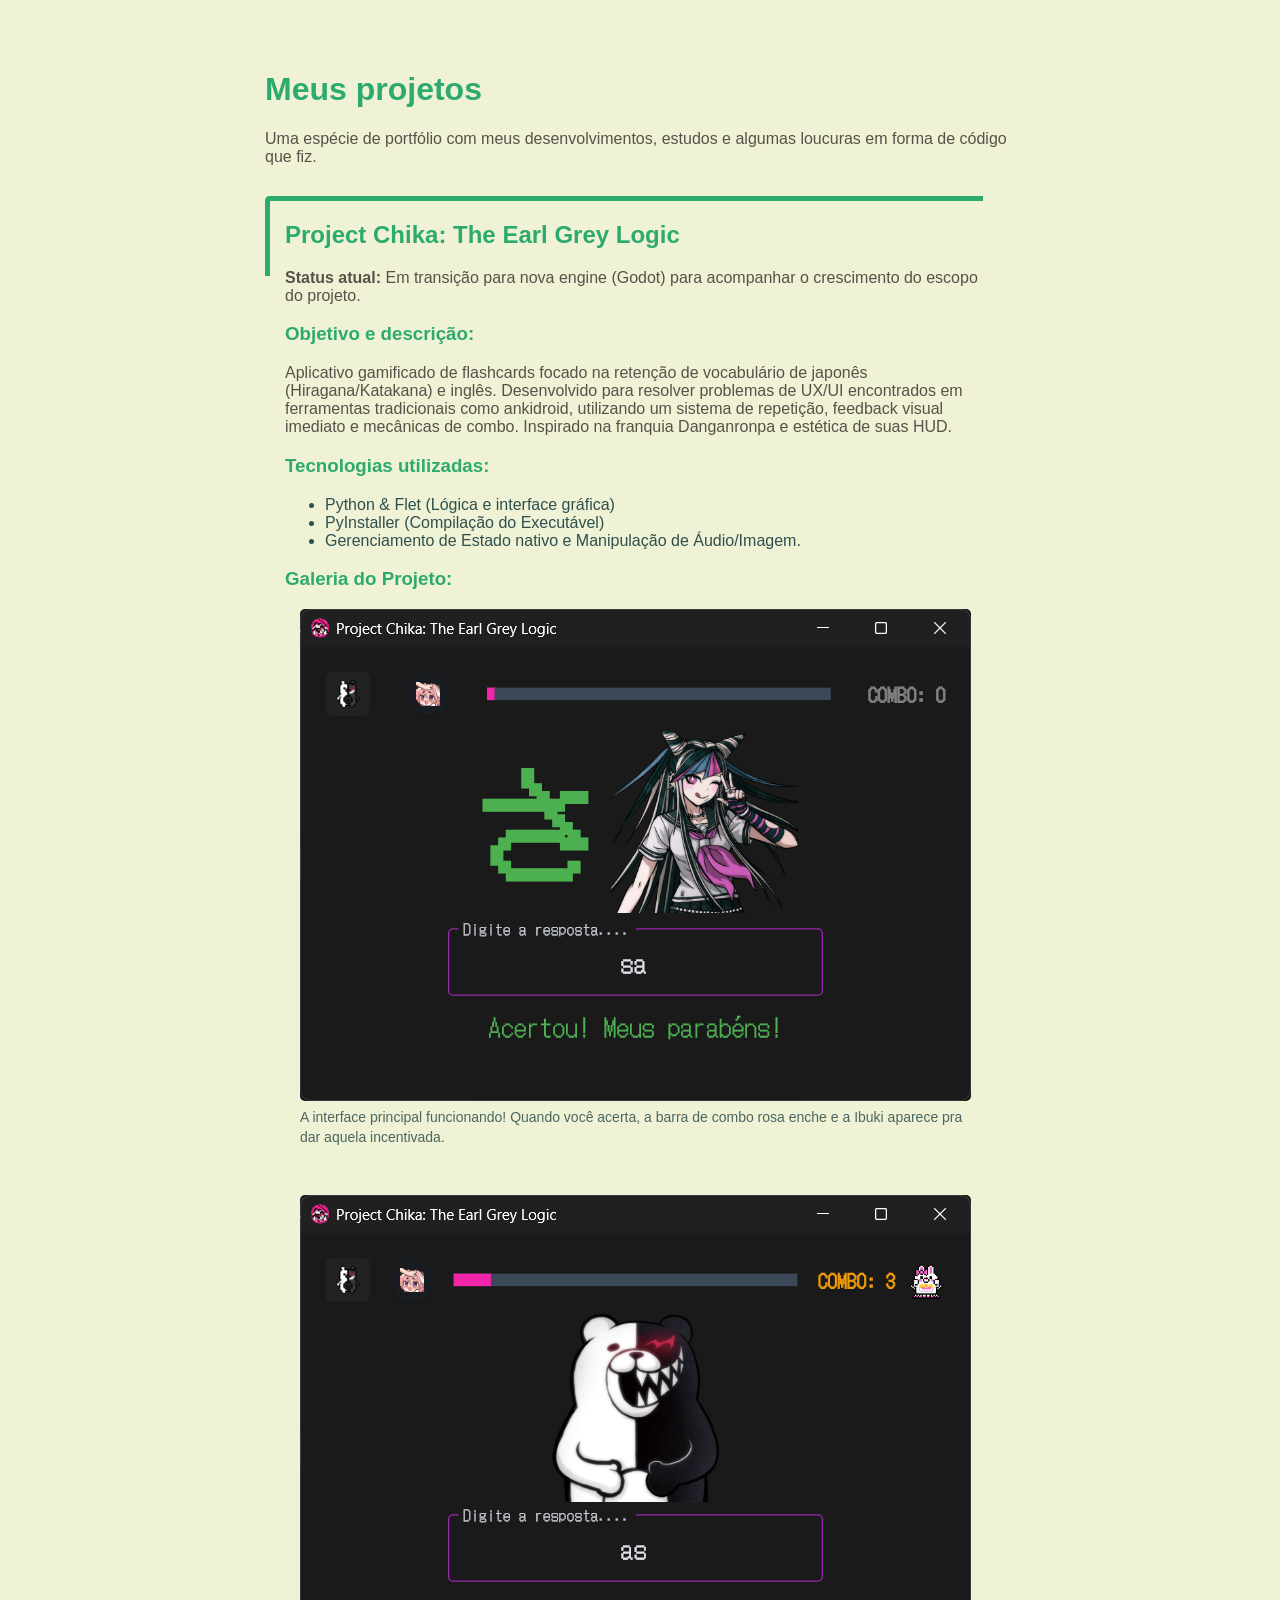
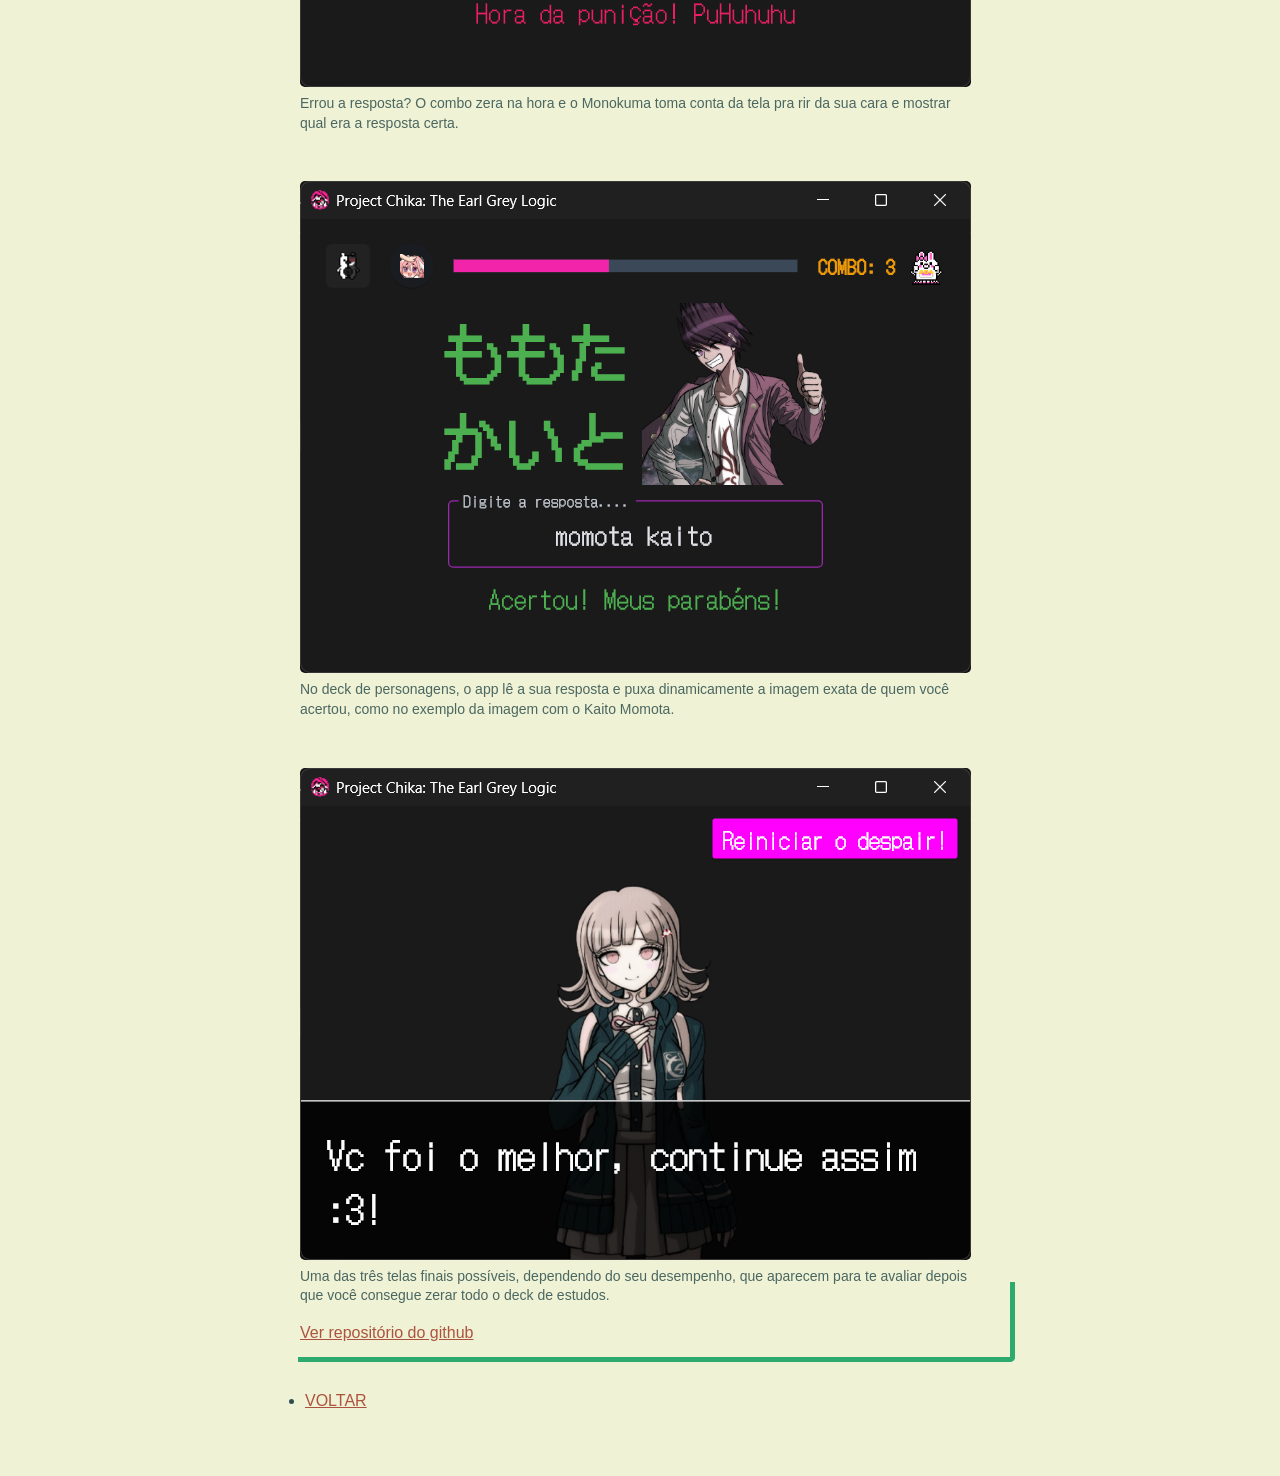
==== pages/projetos.html @ 9ca42afc "curriculo 1.0: to cansado por hj kk" ====
<!DOCTYPE html>
<html lang="pt-BR">
<head>
    <meta charset="UTF-8">
    <meta name="viewport" content="width=device-width, initial-scale=1.0">
    <title>Meus projetos</title>
    <link rel="stylesheet" href="../style.css">
</head>
<body>
    <header>
        <h1>Meus projetos</h1>
        <p>Uma espécie de portfólio com meus desenvolvimentos, estudos e algumas loucuras em forma de código que fiz.</p>
    </header>

    <main>
        <section>
            <h2>Project Chika: The Earl Grey Logic</h2>

            <p><strong>Status atual: </strong> Em transição para nova engine (Godot) para acompanhar o crescimento do escopo do projeto.</p>
            
            <h3>Objetivo e descrição:</h3>
            <p>Aplicativo gamificado de flashcards focado na retenção de vocabulário de japonês (Hiragana/Katakana) e inglês. Desenvolvido para resolver problemas de UX/UI encontrados em ferramentas tradicionais como ankidroid, utilizando um sistema de repetição, feedback visual imediato e mecânicas de combo. Inspirado na franquia Danganronpa e estética de suas HUD.</p>
            
            <h3>Tecnologias utilizadas:</h3>
            <ul>
                <li>Python & Flet (Lógica e interface gráfica)</li>
                <li>PyInstaller (Compilação do Executável)</li>
                <li>Gerenciamento de Estado nativo e Manipulação de Áudio/Imagem.</li>
            </ul>

            <h3>Galeria do Projeto:</h3>
            
            <div class="Galeria_project_chika">
            <figure>
                <img src="../images/tela_acerto.png" alt="Tela de acerto do programa mostrando o feedback visual com a personagem ibuki mioda" >
                <figcaption>A interface principal funcionando! Quando você acerta, a barra de combo rosa enche e a Ibuki aparece pra dar aquela incentivada.</figcaption>
            </figure>

            <figure>
                <img src="../images/tela_erro.png" alt="Tela de erro mostrando o feedback visual do monokuma rindo debochadamente" >
                <figcaption>Errou a resposta? O combo zera na hora e o Monokuma toma conta da tela pra rir da sua cara e mostrar qual era a resposta certa.</figcaption>
            </figure>   

            <figure>
                <img src="../images/tela_kaito.png" alt="Tela de acerto alternativa mostrando a alternancia do feedback visual dependendo da resposta correta com Kaito Momota de modelo" >
                <figcaption>No deck de personagens, o app lê a sua resposta e puxa dinamicamente a imagem exata de quem você acertou, como no exemplo da imagem com o Kaito Momota.</figcaption>
            </figure>  

            <figure>
                <img src="../images/tela_final.png" alt="Uma das telas finais do programa, mostrando a personagem chiaki nanami te parabenizando" >
                <figcaption>Uma das três telas finais possíveis, dependendo do seu desempenho, que aparecem para te avaliar depois que você consegue zerar todo o deck de estudos.</figcaption>
            </figure>
            </div>

            <a href="https://github.com/lucasbarbosa-bap/Project-Chika-The-Earl-Grey-Logic.git" target="_blank" class="repo_github">Ver repositório do github</a>
            
        </section>

    </main>

    <footer>
        <ul><li><a href="../index.html">VOLTAR</a></li></ul>
    </footer>
    
</body>
</html>
---- style.css ----
body{
    max-width: 750px;
    margin: 0 auto;
    padding: 50px;
    background-color: #eff2d4;
    color:darkslategrey;
    font-family: sans-serif;
}

div.nome{
    text-align: center;
}
div.nome h1{margin-bottom: 5px;}

div.nome p{margin-top: 5px; margin-bottom: 0px;}

div.nome nav a{
    display: inline-block;
    margin-top: 5px;
}

div.contatos{padding: 15px;}

div.contatos ul{ 
    display: flex;
    list-style: none; 

    margin: 5px; 
    padding: 0px;
    gap: 30px;

    justify-content: center;
}

div.contatos li{text-align: left; flex: 1;} /* pq to fazendo isso? eu acho  que as vezes sou um completo idiota por ficar fazendo esses minimos ajustes e detalhes*/
div.contatos li strong{display: block;}
div.contatos li a{display: block;}

div.Galeria_project_chika{
    display: grid;
    grid-template-columns: repeat( 1fr);
    gap: 45px;
}

div.Galeria_project_chika figure{margin: 0; padding: 0 15px;}
div.Galeria_project_chika figure img{margin: 0; max-height: 100%; max-width: 100%; border-radius: 5px;}

div.Galeria_project_chika figcaption{
    margin: 3px 0px;
    padding: 0px;

    text-align: left;
    font-size: 14px;
    opacity: 0.85;
    line-height: 1.4;
}


section::before{
    content: "";
    position: absolute;
    pointer-events: none;

    top: 0;
    left: 0;

    width: 95%;
    height: 75px;

    
    border-left: solid 5px #2dab6f;
    border-top: solid 5px #2dab6f;
    border-top-left-radius: 5px;

}
section::after{
    content: "";
    position: absolute;
    pointer-events: none;

    bottom: 0;
    right: 0;

    width: 95%;
    height: 75px;

    border-right: solid 5px #2dab6f;
    border-bottom: solid 5px #2dab6f;
    border-bottom-right-radius: 5px;
}

section{
    position: relative;

    padding:  5px 20px;
    margin: 30px 0;

    text-align:left;
    
}
section a.repo_github{
    display: inline-block;
    padding: 15px;
    margin-left: 0;


}

h1,h2,h3 {
    color: #2dab6f;
}
p{
    color: #59504A;
}

a{
    color: #9f3322d5;
}
strong{
    color: #59504A;
}
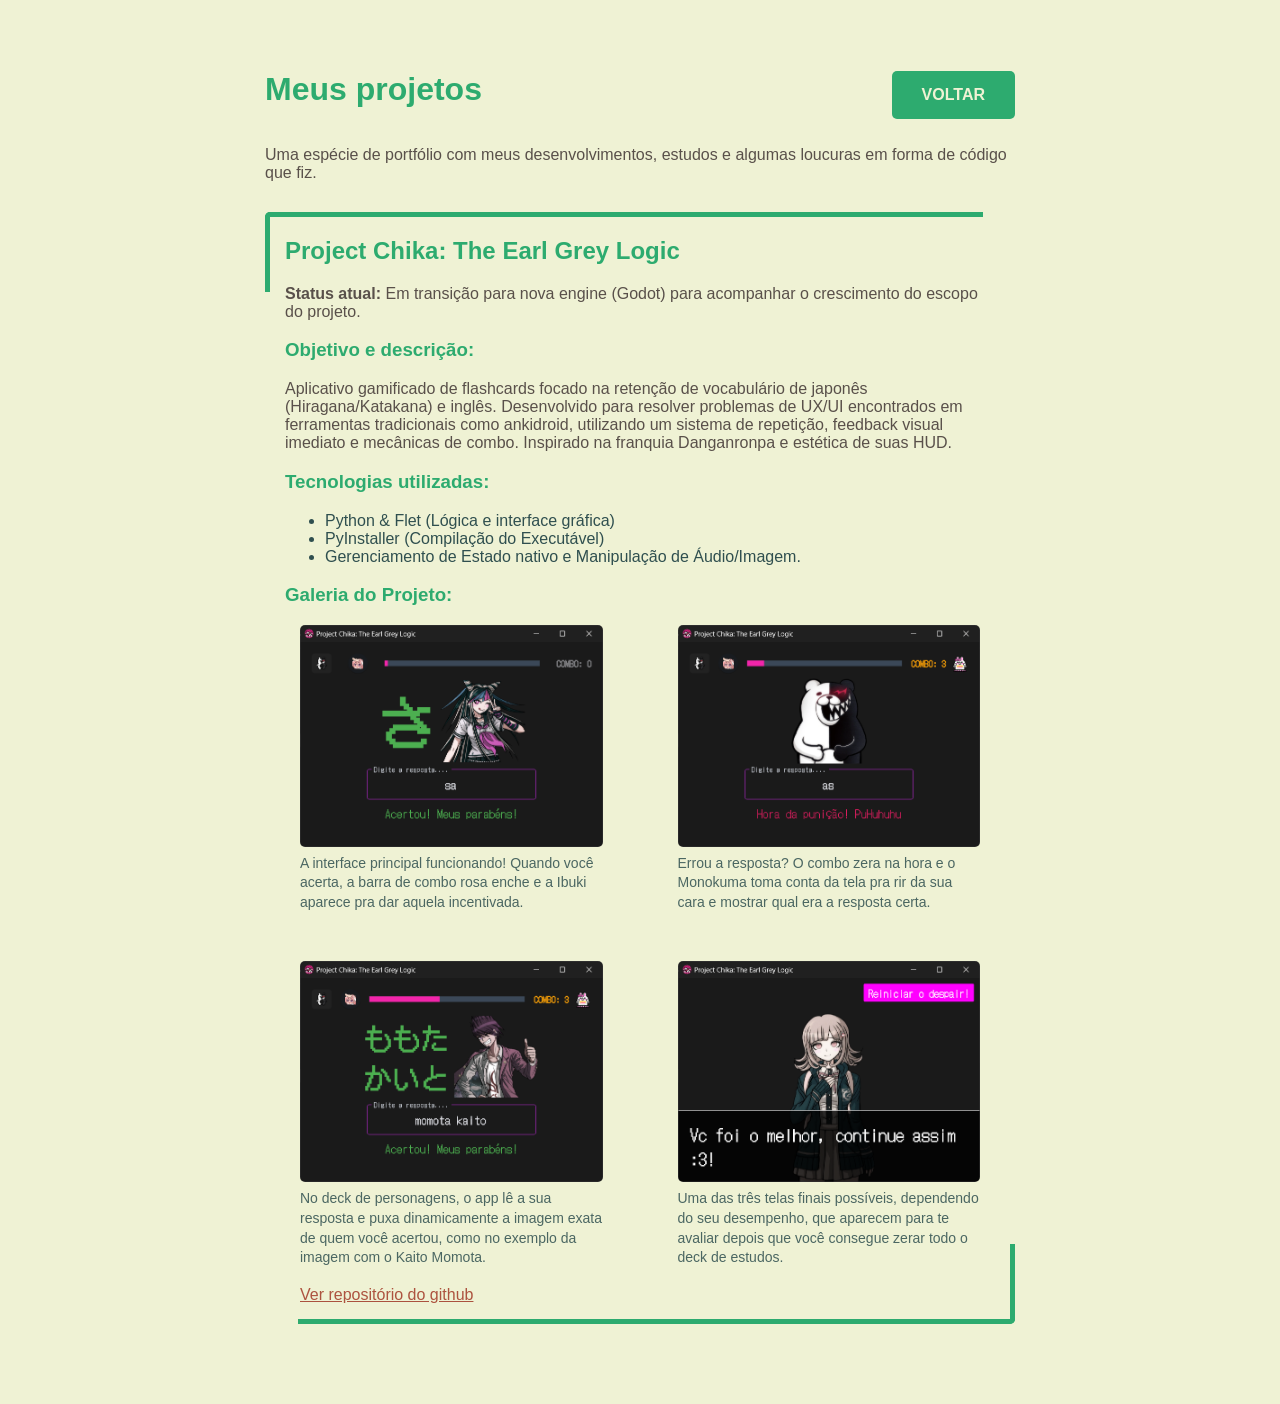
==== commit 3d356811: "curriculo 1.1: BOTÕES! BOTÕES!" ====
--- a/pages/projetos.html
+++ b/pages/projetos.html
@@ -8,7 +8,10 @@
 </head>
 <body>
     <header>
+        <div class="topo_projetos">
         <h1>Meus projetos</h1>
+        <nav><a href="../index.html">VOLTAR</a></nav>
+        </div>
         <p>Uma espécie de portfólio com meus desenvolvimentos, estudos e algumas loucuras em forma de código que fiz.</p>
     </header>
 
@@ -58,9 +61,6 @@
 
     </main>
 
-    <footer>
-        <ul><li><a href="../index.html">VOLTAR</a></li></ul>
-    </footer>
     
 </body>
 </html>
--- a/style.css
+++ b/style.css
@@ -12,7 +12,7 @@
 }
 div.nome h1{margin-bottom: 5px;}
 
-div.nome p{margin-top: 5px; margin-bottom: 0px;}
+div.nome p{margin-top: 10px; margin-bottom: 0px;}
 
 div.nome nav a{
     display: inline-block;
@@ -36,9 +36,79 @@
 div.contatos li strong{display: block;}
 div.contatos li a{display: block;}
 
+div.topo_projetos{
+    display: flex;
+    justify-content: space-between;
+    align-items: baseline;
+}
+
+div.topo_projetos a{
+    display: inline-block;
+    padding: 15px 30px;
+    margin: 0;
+
+    font-weight: bold;
+    text-decoration: none;
+
+    color: #eff2d4;
+    background-color: #2dab6f;
+    border-radius: 5px;
+
+    transition: all 0.25s ease-in-out;
+}
+div.topo_projetos a:hover{background-color: #A63247}
+
+div.botao_projetos_page nav a:before{
+    position: absolute;
+    content: "";
+    top: 0;
+    left: 0;
+
+    width: 10%;
+    height: 25%;
+
+    border-left: solid 5px #2dab6f;
+    border-top: solid 5px #2dab6f;
+    border-top-left-radius: 5px;
+}
+
+div.botao_projetos_page nav a::after{
+    position: absolute;
+    content: "";
+    bottom:0;
+    right: 0;
+
+    width: 10%;
+    height: 25%;
+
+    border-right: solid 5px #2dab6f;
+    border-bottom: solid 5px #2dab6f;
+    border-top-right-radius: 5px;
+}
+
+div.botao_projetos_page nav a{
+    position: relative;
+
+
+    display: inline-block;
+    padding: 10px 20px;
+    margin-top: 20px;
+
+    font-weight: bold;
+    text-decoration: none;
+
+    color: #2dab6f;
+    background-color: transparent;
+    border-radius: 5px;
+
+    transition: all 0.25s ease-in-out;
+}
+
+div.botao_projetos_page nav a:hover{background-color: #2dab6f; color: #eff2d4;}
+
 div.Galeria_project_chika{
     display: grid;
-    grid-template-columns: repeat( 1fr);
+    grid-template-columns: repeat(2, 1fr);
     gap: 45px;
 }
 
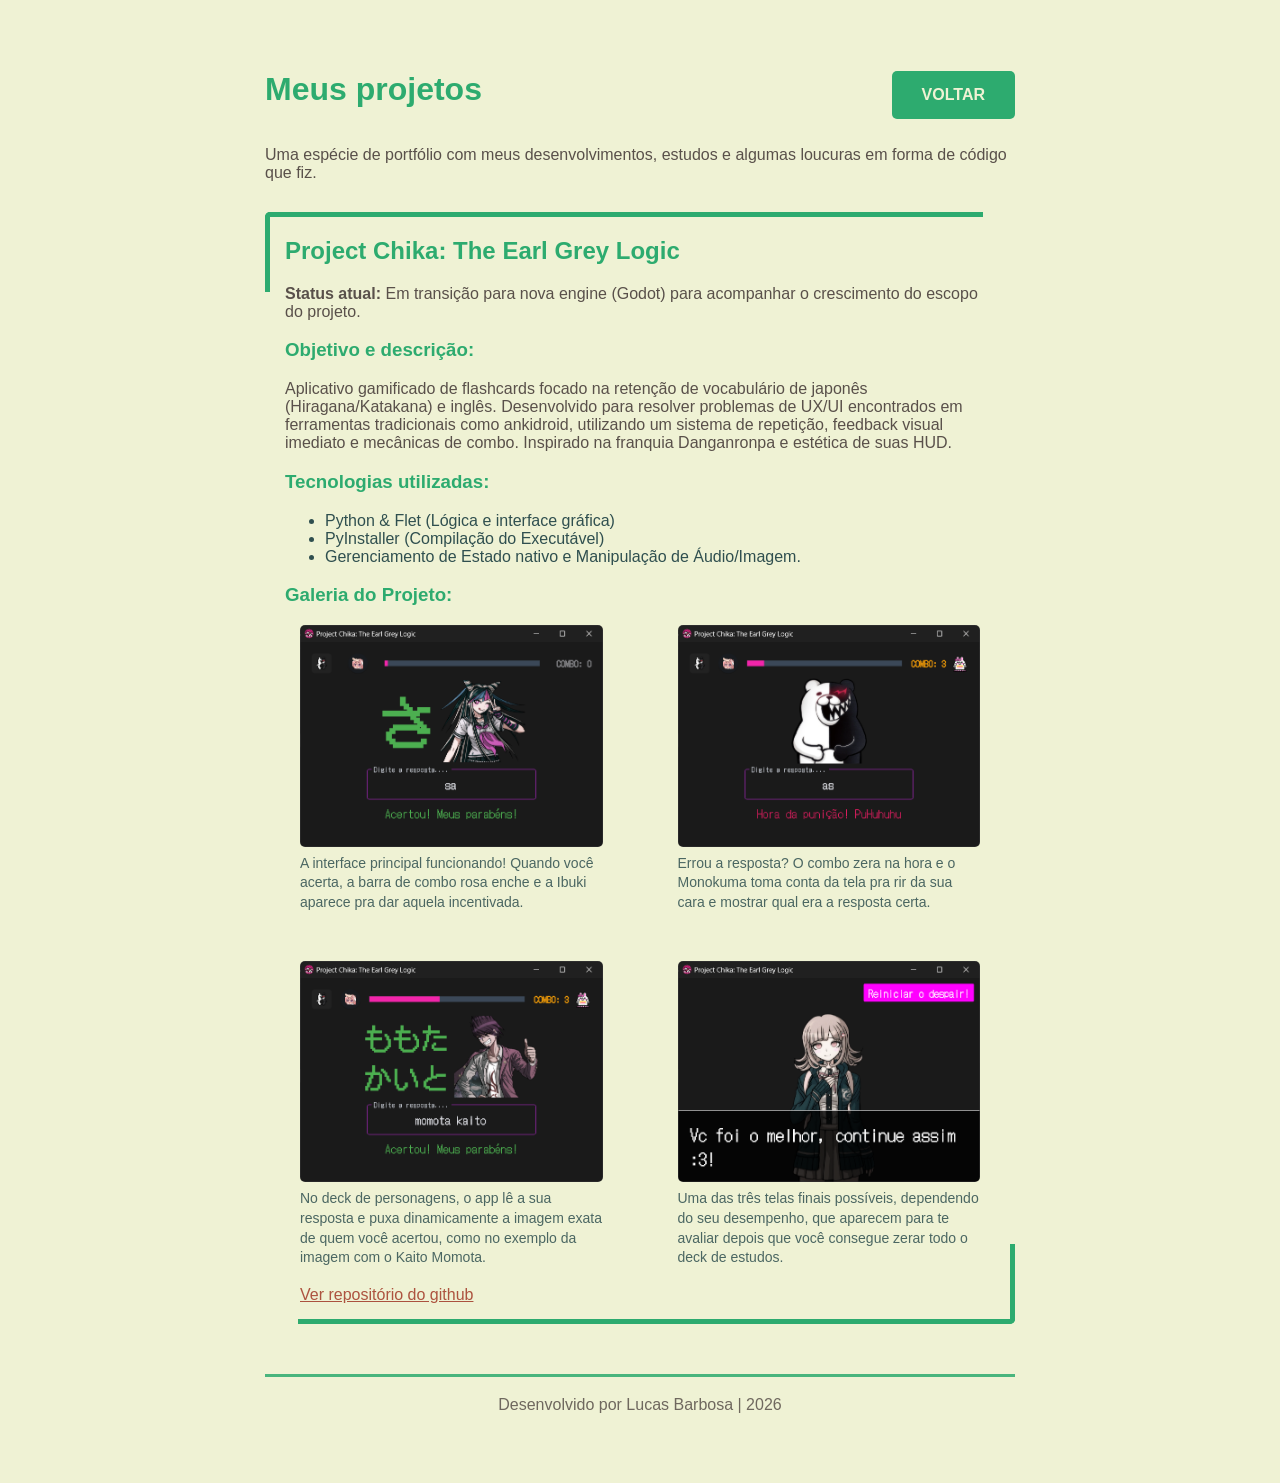
==== commit 87e2cad6: "Curriculo 1.3: footer e uns zooms/animações maneiras" ====
--- a/pages/projetos.html
+++ b/pages/projetos.html
@@ -59,6 +59,11 @@
             
         </section>
 
+    <footer>
+    <p>Desenvolvido por Lucas Barbosa | 2026</p>
+    </footer>
+
+
     </main>
 
     
--- a/style.css
+++ b/style.css
@@ -27,14 +27,15 @@
 
     margin: 5px; 
     padding: 0px;
-    gap: 30px;
 
     justify-content: center;
 }
 
-div.contatos li{text-align: left; flex: 1;} /* pq to fazendo isso? eu acho  que as vezes sou um completo idiota por ficar fazendo esses minimos ajustes e detalhes*/
+div.contatos li{ padding: 5px 10px; justify-content: center;} /* pq to fazendo isso? eu acho  que as vezes sou um completo idiota por ficar fazendo esses minimos ajustes e detalhes*/
 div.contatos li strong{display: block;}
 div.contatos li a{display: block;}
+div.contatos li:not(:last-child){border-right: solid 3px #2dab6f; padding-right: 25px; margin-right: 5px;}
+div.contatos li:last-child{ margin-right: 55px;}
 
 div.topo_projetos{
     display: flex;
@@ -56,7 +57,7 @@
 
     transition: all 0.25s ease-in-out;
 }
-div.topo_projetos a:hover{background-color: #A63247}
+div.topo_projetos a:hover{background-color: #A63247;}
 
 div.botao_projetos_page nav a:before{
     position: absolute;
@@ -72,7 +73,7 @@
     border-top-left-radius: 5px;
 }
 
-div.botao_projetos_page nav a::after{
+div.botao_projetos_page nav a::after{ /*acho que ja perdi a mão nesse trabalho...*/
     position: absolute;
     content: "";
     bottom:0;
@@ -112,8 +113,9 @@
     gap: 45px;
 }
 
-div.Galeria_project_chika figure{margin: 0; padding: 0 15px;}
+div.Galeria_project_chika figure{margin: 0; padding: 0 15px; transition: 0.25s ease;}
 div.Galeria_project_chika figure img{margin: 0; max-height: 100%; max-width: 100%; border-radius: 5px;}
+div.Galeria_project_chika figure:hover{transform: scale(1.1);}
 
 div.Galeria_project_chika figcaption{
     margin: 3px 0px;
@@ -176,6 +178,16 @@
 
 }
 
+footer{
+    text-align: center; 
+    opacity: 0.85;
+
+    border-top: solid 3px #2dab6f;
+
+    padding: 3px;
+    margin-top: 50px;
+}
+
 h1,h2,h3 {
     color: #2dab6f;
 }
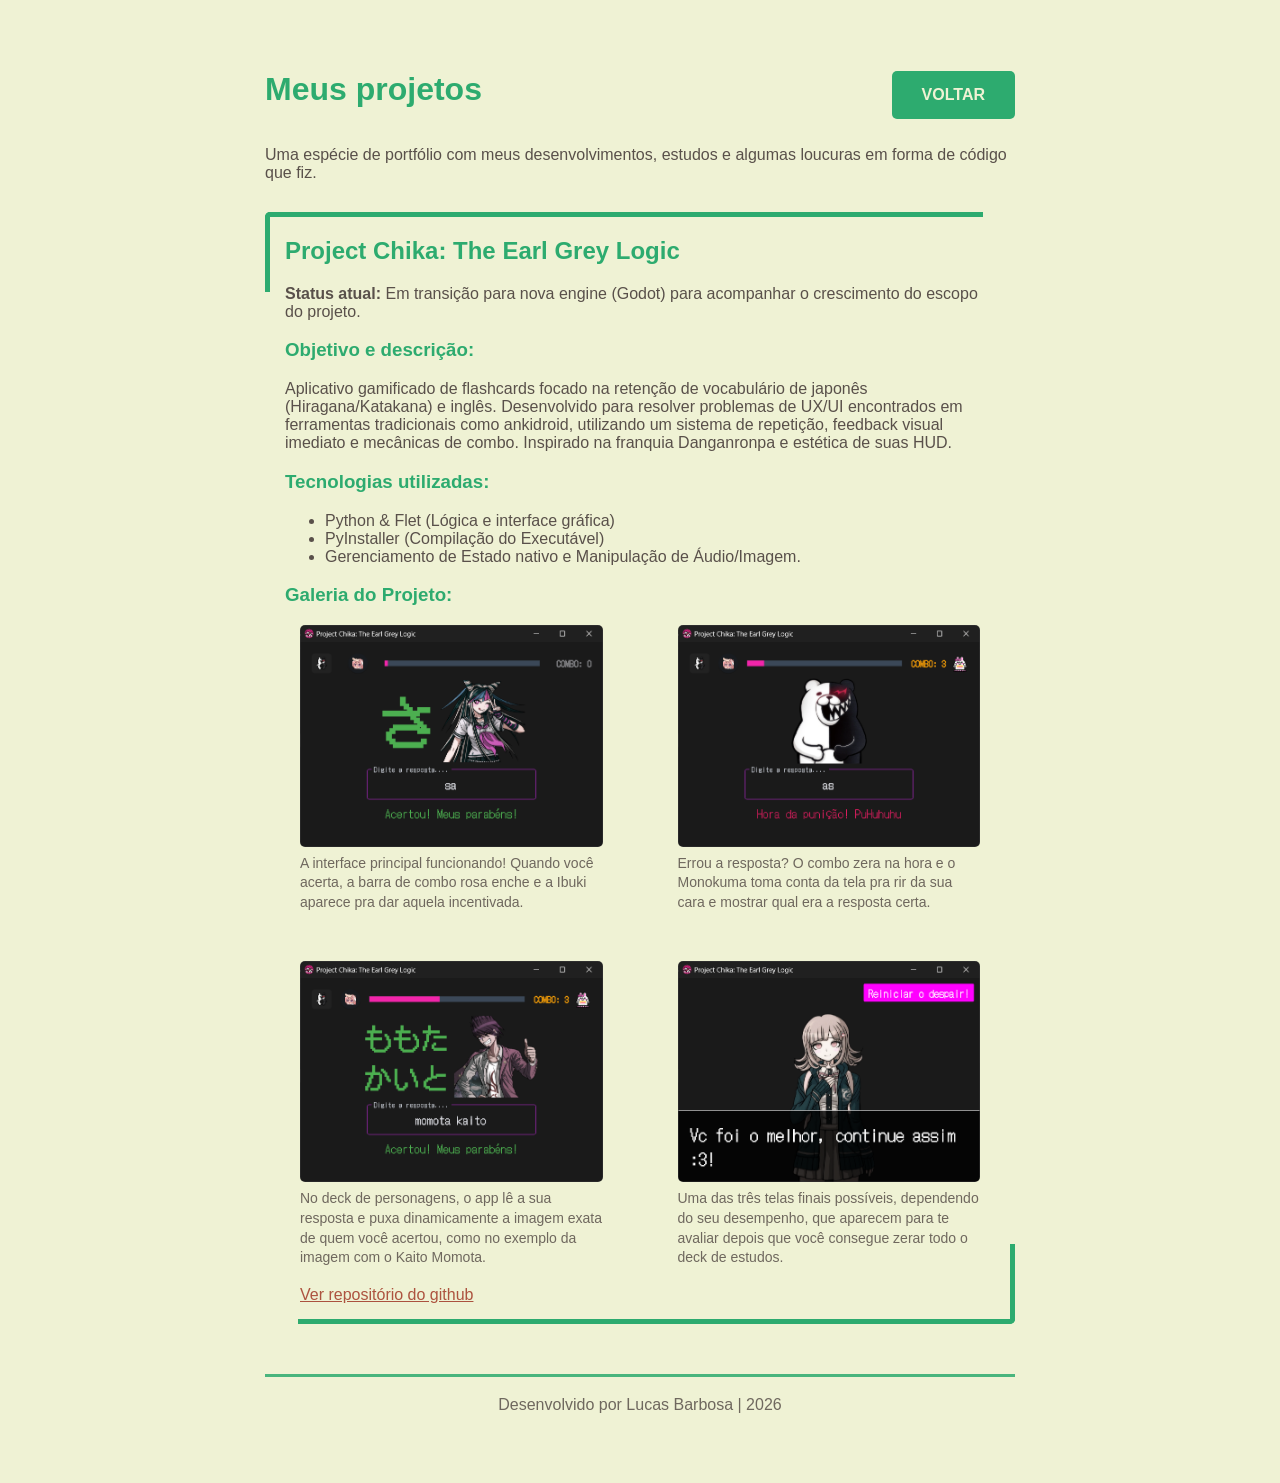
==== commit d8171ad7: "Beta da ideia de troca de temas e modo (noturno/diuno)." ====
--- a/pages/projetos.html
+++ b/pages/projetos.html
@@ -13,6 +13,7 @@
         <nav><a href="../index.html">VOLTAR</a></nav>
         </div>
         <p>Uma espécie de portfólio com meus desenvolvimentos, estudos e algumas loucuras em forma de código que fiz.</p>
+        
     </header>
 
     <main>
@@ -65,6 +66,7 @@
 
 
     </main>
+    <script src="../script.js"></script>
 
     
 </body>
--- a/style.css
+++ b/style.css
@@ -1,9 +1,30 @@
+:root{
+    --principal: #2dab6f;
+    --destaque: #A63247;
+    --bgcor: #eff2d4;
+    --cor_texto: #59504A;
+}
+
+[data_tema="miku"]{
+    --principal: cyan;
+    --destaque: #A63247;
+    --bgcor: #eff2d4;
+    --cor_texto: #59504A;
+}
+
+[data_tema="teto"]{
+    --principal: crimson;
+    --destaque: #A63247;
+    --bgcor: #eff2d4;
+    --cor_texto: #59504A;
+}
+
 body{
     max-width: 750px;
     margin: 0 auto;
     padding: 50px;
-    background-color: #eff2d4;
-    color:darkslategrey;
+    background-color: var(--bgcor);
+    color: var(--cor_texto);
     font-family: sans-serif;
 }
 
@@ -34,7 +55,7 @@
 div.contatos li{ padding: 5px 10px; justify-content: center;} /* pq to fazendo isso? eu acho  que as vezes sou um completo idiota por ficar fazendo esses minimos ajustes e detalhes*/
 div.contatos li strong{display: block;}
 div.contatos li a{display: block;}
-div.contatos li:not(:last-child){border-right: solid 3px #2dab6f; padding-right: 25px; margin-right: 5px;}
+div.contatos li:not(:last-child){border-right: solid 3px var(--principal); padding-right: 25px; margin-right: 5px;}
 div.contatos li:last-child{ margin-right: 55px;}
 
 div.topo_projetos{
@@ -51,13 +72,13 @@
     font-weight: bold;
     text-decoration: none;
 
-    color: #eff2d4;
-    background-color: #2dab6f;
+    color: var(--bgcor);
+    background-color: var(--principal);
     border-radius: 5px;
 
     transition: all 0.25s ease-in-out;
 }
-div.topo_projetos a:hover{background-color: #A63247;}
+div.topo_projetos a:hover{background-color: var(--destaque);}
 
 div.botao_projetos_page nav a:before{
     position: absolute;
@@ -68,8 +89,8 @@
     width: 10%;
     height: 25%;
 
-    border-left: solid 5px #2dab6f;
-    border-top: solid 5px #2dab6f;
+    border-left: solid 5px var(--principal);
+    border-top: solid 5px var(--principal);
     border-top-left-radius: 5px;
 }
 
@@ -82,8 +103,8 @@
     width: 10%;
     height: 25%;
 
-    border-right: solid 5px #2dab6f;
-    border-bottom: solid 5px #2dab6f;
+    border-right: solid 5px var(--principal);
+    border-bottom: solid 5px var(--principal);
     border-top-right-radius: 5px;
 }
 
@@ -98,14 +119,14 @@
     font-weight: bold;
     text-decoration: none;
 
-    color: #2dab6f;
+    color: var(--principal);
     background-color: transparent;
     border-radius: 5px;
 
     transition: all 0.25s ease-in-out;
 }
 
-div.botao_projetos_page nav a:hover{background-color: #2dab6f; color: #eff2d4;}
+div.botao_projetos_page nav a:hover{background-color: var(--principal); color: var(--bgcor);}
 
 div.Galeria_project_chika{
     display: grid;
@@ -140,8 +161,8 @@
     height: 75px;
 
     
-    border-left: solid 5px #2dab6f;
-    border-top: solid 5px #2dab6f;
+    border-left: solid 5px var(--principal);
+    border-top: solid 5px var(--principal);
     border-top-left-radius: 5px;
 
 }
@@ -156,8 +177,8 @@
     width: 95%;
     height: 75px;
 
-    border-right: solid 5px #2dab6f;
-    border-bottom: solid 5px #2dab6f;
+    border-right: solid 5px var(--principal);
+    border-bottom: solid 5px var(--principal);
     border-bottom-right-radius: 5px;
 }
 
@@ -182,22 +203,68 @@
     text-align: center; 
     opacity: 0.85;
 
-    border-top: solid 3px #2dab6f;
+    border-top: solid 3px var(--principal);
 
     padding: 3px;
     margin-top: 50px;
 }
 
 h1,h2,h3 {
-    color: #2dab6f;
+    color: var(--principal);
 }
 p{
-    color: #59504A;
+    color: var(--cor_texto);
 }
 
 a{
     color: #9f3322d5;
 }
 strong{
-    color: #59504A;
+    color: var(--cor_texto);
+}
+
+@media (max-width: 700px){
+    body{
+        padding: 30px;
+    }
+
+    div.contatos ul{
+        flex-direction: column;
+    }
+    div.contatos li:not(:last-child){border-right: none; border-bottom: solid 3px var(--principal); padding-bottom: 20px; margin-bottom: 5px;}
+    div.contatos li:last-child{ margin-right: 55px;}
+
+    div.Galeria_project_chika{
+    display: grid;
+    grid-template-columns: 1fr;
+    gap: 30px;
+}
+
+    div.topo_projetos a{
+    padding: 2px 5px;
+    margin-top: 20px;
+
+    font-weight: bold;
+    text-decoration: none;
+
+    color: var(--principal);
+    background-color: transparent;
+    border-radius: 4px;
+
+    border-bottom: solid 3px var(--principal);
+
+    transition: all 0.25s ease-in-out;
+    }
+
+    div.topo_projetos a:hover{ background-color: transparent;}
+
+
+    div.topo_projetos a:active{
+        background-color: transparent;
+        color: var(--destaque);
+        border-color: var(--destaque);
+
+    }
+
+    div.topo_projetos a:active::after{ width: 80%; left: 0;}
 }
